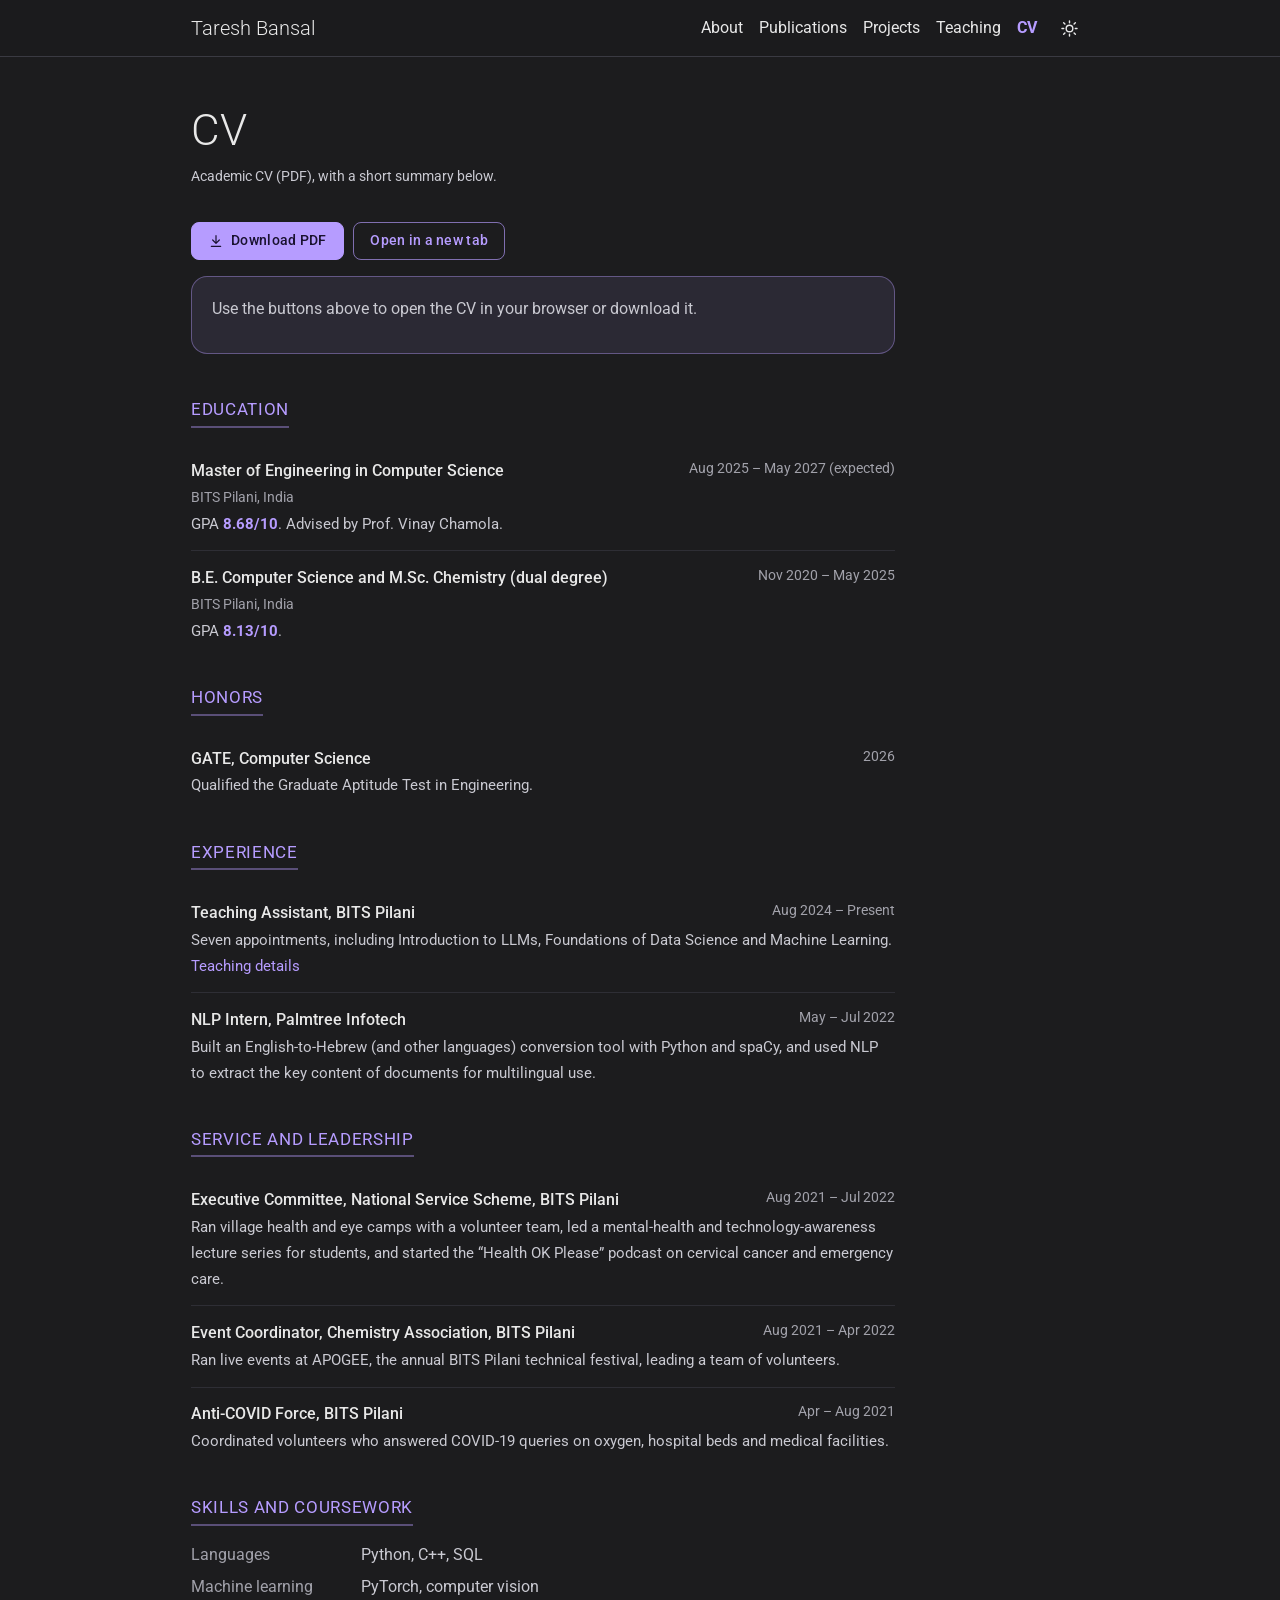
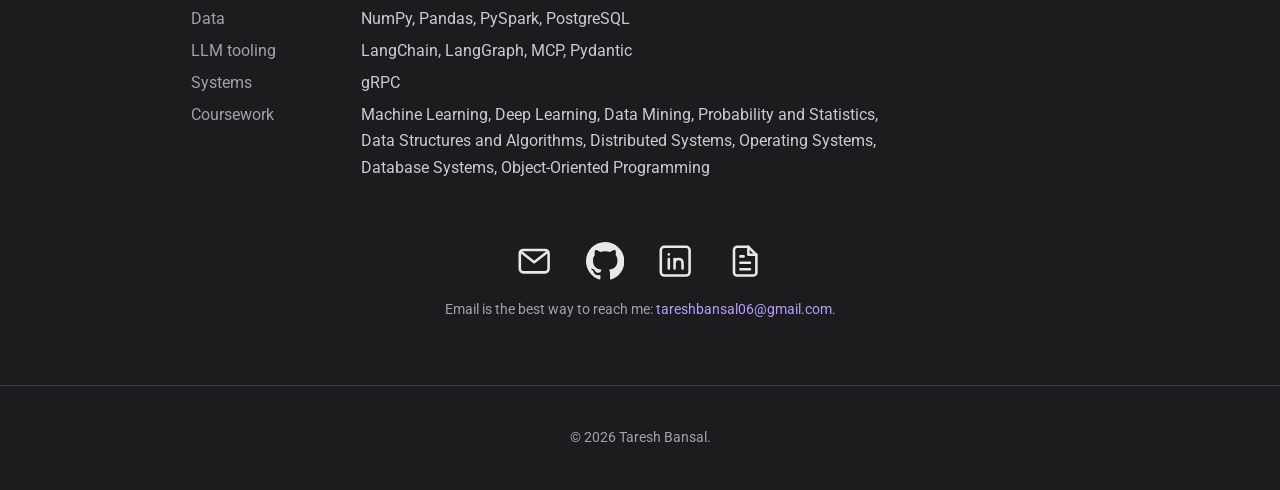
==== cv/index.html @ 82d96cc9 "Remove all result numbers site-wide; apply design review fixes Number tiles and results charts remov" ====
<!DOCTYPE html>
<html lang="en">
<head>
<meta charset="utf-8">
<meta name="viewport" content="width=device-width, initial-scale=1">
<title>CV | Taresh Bansal</title>
<meta name="description" content="Taresh Bansal&#x27;s academic CV (PDF): M.E. Computer Science at BITS Pilani (GPA 8.68), publications, research, teaching and service.">
<meta name="author" content="Taresh Bansal">
<meta name="theme-color" content="#1c1c1e">
<link rel="canonical" href="https://taresh-bansal.github.io/cv/">
<meta property="og:url" content="https://taresh-bansal.github.io/cv/">
<meta property="og:type" content="website">
<meta property="og:site_name" content="Taresh Bansal">
<meta property="og:title" content="CV | Taresh Bansal">
<meta property="og:description" content="Taresh Bansal&#x27;s academic CV (PDF): M.E. Computer Science at BITS Pilani (GPA 8.68), publications, research, teaching and service.">
<meta property="og:image" content="https://taresh-bansal.github.io/assets/img/og-card.png">
<meta property="og:image:width" content="1200">
<meta property="og:image:height" content="630">
<meta property="og:image:alt" content="Taresh Bansal: AI agents, multimodal AI and AI for science">
<meta name="twitter:card" content="summary_large_image">
<meta name="twitter:title" content="CV | Taresh Bansal">
<meta name="twitter:description" content="Taresh Bansal&#x27;s academic CV (PDF): M.E. Computer Science at BITS Pilani (GPA 8.68), publications, research, teaching and service.">
<meta name="twitter:image" content="https://taresh-bansal.github.io/assets/img/og-card.png">
<meta name="twitter:image:alt" content="Taresh Bansal: AI agents, multimodal AI and AI for science">
<link rel="icon" type="image/svg+xml" href="data:image/svg+xml,%3Csvg xmlns='http://www.w3.org/2000/svg' viewBox='0 0 64 64'%3E%3Crect width='64' height='64' rx='14' fill='%231c1c1e'/%3E%3Ctext x='32' y='42' text-anchor='middle' font-family='Helvetica,Arial,sans-serif' font-size='27' font-weight='700' fill='%23b69cff'%3ETB%3C/text%3E%3C/svg%3E">
<link rel="icon" type="image/png" sizes="32x32" href="/assets/img/favicon-32.png">
<link rel="apple-touch-icon" sizes="180x180" href="/assets/img/apple-touch-icon.png">
<link rel="preconnect" href="https://fonts.googleapis.com">
<link rel="preconnect" href="https://fonts.gstatic.com" crossorigin>
<link rel="stylesheet" href="https://fonts.googleapis.com/css2?family=Roboto:wght@300;400;500;700&amp;display=swap">
<link rel="stylesheet" href="/assets/css/main.css">
<script src="/assets/js/theme.js"></script>
<script type="application/ld+json">
[
 {
  "@context": "https://schema.org",
  "@type": "Person",
  "@id": "https://taresh-bansal.github.io/#person",
  "name": "Taresh Bansal",
  "url": "https://taresh-bansal.github.io/",
  "email": "mailto:tareshbansal06@gmail.com",
  "jobTitle": "M.E. Computer Science student and Teaching Assistant",
  "affiliation": {
   "@type": "CollegeOrUniversity",
   "name": "Birla Institute of Technology and Science, Pilani"
  },
  "alumniOf": {
   "@type": "CollegeOrUniversity",
   "name": "Birla Institute of Technology and Science, Pilani"
  },
  "knowsAbout": [
   "AI Agents",
   "Agentic AI",
   "Multimodal AI",
   "AI for Science",
   "Vision-Language Models",
   "Natural Language Processing"
  ],
  "sameAs": [
   "https://github.com/taresh-bansal",
   "https://www.linkedin.com/in/taresh-bansal"
  ]
 },
 {
  "@context": "https://schema.org",
  "@type": "WebPage",
  "name": "CV | Taresh Bansal",
  "url": "https://taresh-bansal.github.io/cv/",
  "description": "Taresh Bansal's academic CV (PDF): M.E. Computer Science at BITS Pilani (GPA 8.68), publications, research, teaching and service.",
  "about": {
   "@id": "https://taresh-bansal.github.io/#person"
  }
 }
]
</script>
</head>
<body>
<a class="skip" href="#content">Skip to content</a>
<header class="navbar">
  <div class="container">
    <a class="navbar-brand" href="/">Taresh Bansal</a>
    <nav aria-label="Main">
      <ul class="nav-links" id="nav-links">
        <li><a href="/">About</a></li>
        <li><a href="/publications/">Publications</a></li>
        <li><a href="/projects/">Projects</a></li>
        <li><a href="/teaching/">Teaching</a></li>
        <li><a href="/cv/" aria-current="page">CV</a></li>
      </ul>
    </nav>
    <button class="icon-btn theme-toggle" type="button" aria-label="Switch to light theme" title="Switch to light theme"><svg class="i-sun" viewBox="0 0 24 24" fill="none" stroke="currentColor" stroke-width="1.8" stroke-linecap="round" aria-hidden="true"><circle cx="12" cy="12" r="4.2"/><path d="M12 2.5v2.2M12 19.3v2.2M4.6 4.6l1.6 1.6M17.8 17.8l1.6 1.6M2.5 12h2.2M19.3 12h2.2M4.6 19.4l1.6-1.6M17.8 6.2l1.6-1.6"/></svg><svg class="i-moon" viewBox="0 0 24 24" fill="none" stroke="currentColor" stroke-width="1.8" stroke-linejoin="round" aria-hidden="true"><path d="M20.5 14.6A8.6 8.6 0 0 1 9.4 3.5a8.6 8.6 0 1 0 11.1 11.1z"/></svg></button>
    <button class="icon-btn menu-btn" type="button" aria-label="Menu" aria-expanded="false" aria-controls="nav-links"><svg class="i-bars" viewBox="0 0 24 24" fill="none" stroke="currentColor" stroke-width="1.8" stroke-linecap="round" aria-hidden="true"><path d="M4 7h16M4 12h16M4 17h16"/></svg><svg class="i-x" viewBox="0 0 24 24" fill="none" stroke="currentColor" stroke-width="1.8" stroke-linecap="round" aria-hidden="true"><path d="M6 6l12 12M18 6L6 18"/></svg></button>
  </div>
</header>
<main id="content">
  <div class="container post">
    <header class="post-header">
      <h1 class="post-title">CV</h1>
      <p class="post-description">Academic CV (PDF), with a short summary below.</p>
    </header>
    <div class="btn-row">
      <a class="btn btn-primary" href="/assets/Taresh_Bansal_CV.pdf" download="Taresh_Bansal_CV.pdf"><svg viewBox="0 0 24 24" fill="none" stroke="currentColor" stroke-width="1.8" stroke-linecap="round" stroke-linejoin="round" aria-hidden="true"><path d="M12 4v11M7 10.5l5 5 5-5M5 20h14"/></svg>Download PDF</a>
      <a class="btn" href="/assets/Taresh_Bansal_CV.pdf" target="_blank" rel="noopener">Open in a new tab</a>
    </div>
    <div class="cv-mobile">
      <p>Use the buttons above to open the CV in your browser or download it.</p>
    </div>
    <div class="cv-frame">
      <object data="/assets/Taresh_Bansal_CV.pdf#view=FitH" type="application/pdf" aria-label="Taresh Bansal's CV (PDF)">
        <div class="cv-fallback">
          <p>Your browser can't show the PDF here.</p>
          <a class="btn btn-primary" href="/assets/Taresh_Bansal_CV.pdf" target="_blank" rel="noopener"><svg viewBox="0 0 24 24" fill="none" stroke="currentColor" stroke-width="1.6" stroke-linejoin="round" stroke-linecap="round" aria-hidden="true"><path d="M14 3H7a2 2 0 0 0-2 2v14a2 2 0 0 0 2 2h10a2 2 0 0 0 2-2V8z"/><path d="M14 3v5h5M9 13h6M9 17h6M9 9h2"/></svg>View the CV (PDF)</a>
        </div>
      </object>
    </div>

    <section aria-labelledby="edu-h">
      <h2 class="category" id="edu-h">Education</h2>
      <ul class="rows">
        <li><span class="t">Master of Engineering in Computer Science</span><span class="when">Aug 2025 – May 2027 (expected)</span><span class="w">BITS Pilani, India</span><span class="s">GPA <span class="gpa">8.68/10</span>. Advised by Prof. Vinay Chamola.</span></li>
        <li><span class="t">B.E. Computer Science and M.Sc. Chemistry (dual degree)</span><span class="when">Nov 2020 – May 2025</span><span class="w">BITS Pilani, India</span><span class="s">GPA <span class="gpa">8.13/10</span>.</span></li>
      </ul>
    </section>

    <section aria-labelledby="hon-h">
      <h2 class="category" id="hon-h">Honors</h2>
      <ul class="rows">
        <li><span class="t">GATE, Computer Science</span><span class="when">2026</span><span class="s">Qualified the Graduate Aptitude Test in Engineering.</span></li>
      </ul>
    </section>

    <section aria-labelledby="exp-h">
      <h2 class="category" id="exp-h">Experience</h2>
      <ul class="rows">
        <li><span class="t">Teaching Assistant, BITS Pilani</span><span class="when">Aug 2024 – Present</span><span class="s">Seven appointments, including Introduction to LLMs, Foundations of Data Science and Machine Learning. <a href="/teaching/">Teaching details</a></span></li>
        <li><span class="t">NLP Intern, Palmtree Infotech</span><span class="when">May – Jul 2022</span><span class="s">Built an English-to-Hebrew (and other languages) conversion tool with Python and spaCy, and used NLP to extract the key content of documents for multilingual use.</span></li>
      </ul>
    </section>

    <section aria-labelledby="svc-h">
      <h2 class="category" id="svc-h">Service and leadership</h2>
      <ul class="rows">
        <li><span class="t">Executive Committee, National Service Scheme, BITS Pilani</span><span class="when">Aug 2021 – Jul 2022</span><span class="s">Ran village health and eye camps with a volunteer team, led a mental-health and technology-awareness lecture series for students, and started the “Health OK Please” podcast on cervical cancer and emergency care.</span></li>
        <li><span class="t">Event Coordinator, Chemistry Association, BITS Pilani</span><span class="when">Aug 2021 – Apr 2022</span><span class="s">Ran live events at APOGEE, the annual BITS Pilani technical festival, leading a team of volunteers.</span></li>
        <li><span class="t">Anti-COVID Force, BITS Pilani</span><span class="when">Apr – Aug 2021</span><span class="s">Coordinated volunteers who answered COVID-19 queries on oxygen, hospital beds and medical facilities.</span></li>
      </ul>
    </section>

    <section aria-labelledby="sk-h">
      <h2 class="category" id="sk-h">Skills and coursework</h2>
      <dl class="skills">
        <dt>Languages</dt><dd>Python, C++, SQL</dd>
        <dt>Machine learning</dt><dd>PyTorch, computer vision</dd>
        <dt>Data</dt><dd>NumPy, Pandas, PySpark, PostgreSQL</dd>
        <dt>LLM tooling</dt><dd>LangChain, LangGraph, MCP, Pydantic</dd>
        <dt>Systems</dt><dd>gRPC</dd>
        <dt>Coursework</dt><dd>Machine Learning, Deep Learning, Data Mining, Probability and Statistics, Data Structures and Algorithms, Distributed Systems, Operating Systems, Database Systems, Object-Oriented Programming</dd>
      </dl>
    </section>

    <div class="social">
      <ul class="contact-icons">
        <li><a href="mailto:tareshbansal06@gmail.com" title="Email" aria-label="Email tareshbansal06@gmail.com"><svg viewBox="0 0 24 24" fill="none" stroke="currentColor" stroke-width="1.6" stroke-linejoin="round" aria-hidden="true"><rect x="3" y="5" width="18" height="14" rx="2.2"/><path d="M3.8 6.2l8.2 6.4 8.2-6.4"/></svg></a></li>
        <li><a href="https://github.com/taresh-bansal" title="GitHub" aria-label="GitHub" target="_blank" rel="noopener"><svg viewBox="0 0 16 16" fill="currentColor" aria-hidden="true"><path d="M8 0C3.58 0 0 3.58 0 8c0 3.54 2.29 6.53 5.47 7.59.4.07.55-.17.55-.38 0-.19-.01-.82-.01-1.49-2.01.37-2.53-.49-2.69-.94-.09-.23-.48-.94-.82-1.13-.28-.15-.68-.52-.01-.53.63-.01 1.08.58 1.23.82.72 1.21 1.87.87 2.33.66.07-.52.28-.87.51-1.07-1.78-.2-3.64-.89-3.64-3.95 0-.87.31-1.59.82-2.15-.08-.2-.36-1.02.08-2.12 0 0 .67-.21 2.2.82.64-.18 1.32-.27 2-.27.68 0 1.36.09 2 .27 1.53-1.04 2.2-.82 2.2-.82.44 1.1.16 1.92.08 2.12.51.56.82 1.27.82 2.15 0 3.07-1.87 3.75-3.65 3.95.29.25.54.73.54 1.48 0 1.07-.01 1.93-.01 2.2 0 .21.15.46.55.38A8.01 8.01 0 0 0 16 8c0-4.42-3.58-8-8-8z"/></svg></a></li>
        <li><a href="https://www.linkedin.com/in/taresh-bansal" title="LinkedIn" aria-label="LinkedIn" target="_blank" rel="noopener"><svg viewBox="0 0 24 24" fill="none" stroke="currentColor" stroke-width="1.6" stroke-linecap="round" stroke-linejoin="round" aria-hidden="true"><rect x="3" y="3" width="18" height="18" rx="2.2"/><path d="M8 10.6v5.9M8 7.7v.05M11.6 16.5v-5.9M11.6 13.4c0-1.7 1.1-2.8 2.6-2.8s2.4 1.1 2.4 2.8v3.1"/></svg></a></li>
        <li><a href="/assets/Taresh_Bansal_CV.pdf" title="CV (PDF)" aria-label="CV (PDF)" target="_blank" rel="noopener"><svg viewBox="0 0 24 24" fill="none" stroke="currentColor" stroke-width="1.6" stroke-linejoin="round" stroke-linecap="round" aria-hidden="true"><path d="M14 3H7a2 2 0 0 0-2 2v14a2 2 0 0 0 2 2h10a2 2 0 0 0 2-2V8z"/><path d="M14 3v5h5M9 13h6M9 17h6M9 9h2"/></svg></a></li>
      </ul>
      <p class="contact-note">Email is the best way to reach me: <a href="mailto:tareshbansal06@gmail.com">tareshbansal06@gmail.com</a>.</p>
    </div>
  </div>
</main>
<footer class="site-footer">
  <div class="container">&copy; 2026 Taresh Bansal.</div>
</footer>
</body>
</html>
---- assets/css/main.css ----
/* Taresh Bansal: shared styles.
   Dark is the default theme; html[data-theme="light"] switches to light. */

:root{
  --bg:#1c1c1e;
  --card:#26262c;
  --card-2:#2d2d34;
  --divider:#3a3a42;
  --divider-soft:#2e2e35;
  --text:#e8e8e8;
  --text-2:#c9c9d1;
  --muted:#a1a1aa;
  --accent:#b69cff;
  --accent-hover:#cbb8ff;
  --on-accent:#1a1230;
  --tint:#2e2b39;              /* intro cards, highlights */
  --tint-soft:#2b2934;
  --tint-line:rgba(182,156,255,.40);         /* decorative card borders */
  --tint-line-strong:rgba(182,156,255,.65);  /* button and control borders, >= 3:1 */
  --bar:#7a7887;
  --topic:#1f7f9c;
  --pub-bg:#22272b;
  --pub-line:#343b40;
  --ok:#86d0a3;
  --card-inset:inset 0 1px 0 rgba(255,255,255,.04);
  --shadow:0 10px 30px rgba(0,0,0,.28);
  --shadow-hover:0 18px 40px rgba(0,0,0,.42);
  --nav-bg:rgba(28,28,30,.95);
  --font:"Roboto",system-ui,-apple-system,"Segoe UI",Helvetica,Arial,sans-serif;
  --mono:ui-monospace,SFMono-Regular,Menlo,Consolas,monospace;
  --ease:cubic-bezier(.22,1,.36,1);
  --prose:44rem;
  color-scheme:dark;
}
html[data-theme="light"]{
  --bg:#ffffff;
  --card:#ffffff;
  --card-2:#f6f4fb;
  --divider:rgba(0,0,0,.12);
  --divider-soft:rgba(0,0,0,.08);
  --text:#111111;
  --text-2:#3a3a3a;
  --muted:#666666;
  --accent:#6d28d9;
  --accent-hover:#5b21b6;
  --on-accent:#ffffff;
  --tint:#f3edfe;
  --tint-soft:#f7f3fe;
  --tint-line:rgba(124,58,237,.35);
  --tint-line-strong:rgba(124,58,237,.75);
  --bar:#8f889f;
  --topic:#1b7690;
  --pub-bg:#f7f8f9;
  --pub-line:rgba(0,0,0,.12);
  --ok:#1f7a45;
  --card-inset:none;
  --shadow:0 10px 30px rgba(15,23,42,.08);
  --shadow-hover:0 18px 40px rgba(15,23,42,.14);
  --nav-bg:rgba(255,255,255,.95);
  color-scheme:light;
}

*,*::before,*::after{box-sizing:border-box}
html{-webkit-text-size-adjust:100%;scroll-padding-top:72px}
body{
  margin:0;background:var(--bg);color:var(--text);
  font-family:var(--font);font-size:16px;font-weight:400;line-height:1.7;
  -webkit-font-smoothing:antialiased;
  display:flex;flex-direction:column;min-height:100vh;
}
main{flex:1 0 auto}
a{color:var(--accent);text-decoration:none}
a:hover{color:var(--accent-hover);text-decoration:underline;text-underline-offset:3px}
:focus-visible{outline:2px solid var(--accent);outline-offset:3px;border-radius:4px}
::selection{background:var(--accent);color:var(--on-accent)}
b,strong{font-weight:700;color:var(--text)}
h1,h2,h3,h4{margin:0;color:var(--text);line-height:1.25}
p{margin:0 0 1rem;text-wrap:pretty}
ul,ol{margin:0 0 1rem;padding-left:1.25rem}
li{margin-bottom:.3rem}
img,svg{max-width:100%}
.container{max-width:930px;margin:0 auto;padding:0 16px}
.sr-only{position:absolute;width:1px;height:1px;padding:0;margin:-1px;overflow:hidden;clip:rect(0,0,0,0);white-space:nowrap;border:0}
.skip{position:absolute;left:12px;top:-60px;z-index:100;background:var(--accent);color:var(--on-accent);padding:8px 14px;border-radius:6px;font-weight:500}
.skip:focus{top:10px;color:var(--on-accent);text-decoration:none}
.arrow{display:inline-block;width:.95em;height:.95em;vertical-align:-.12em;flex:none}

/* ---------- navbar ---------- */
.navbar{position:sticky;top:0;z-index:50;background:var(--nav-bg);border-bottom:1px solid var(--divider)}
.navbar .container{display:flex;align-items:center;flex-wrap:wrap;min-height:56px;gap:4px}
.navbar-brand{font-size:1.25rem;font-weight:300;color:var(--text);margin-right:auto;padding:8px 0;white-space:nowrap}
.navbar-brand:hover{color:var(--text);text-decoration:none}
.nav-links{display:flex;align-items:center;list-style:none;margin:0;padding:0}
.nav-links li{margin:0}
.nav-links a{display:block;padding:8px 8px;font-size:1rem;color:var(--text)}
.nav-links a:hover{color:var(--accent);text-decoration:none}
.nav-links a[aria-current="page"]{color:var(--accent);font-weight:700}
.icon-btn{display:inline-flex;align-items:center;justify-content:center;width:40px;height:40px;border:0;border-radius:8px;background:transparent;color:var(--text);cursor:pointer;padding:0}
.icon-btn:hover{color:var(--accent)}
.icon-btn svg{width:19px;height:19px}
.theme-toggle{display:none}
.js .theme-toggle{display:inline-flex}
.theme-toggle .i-moon{display:none}
html[data-theme="light"] .theme-toggle .i-sun{display:none}
html[data-theme="light"] .theme-toggle .i-moon{display:block}
.menu-btn{display:none}
.menu-btn .i-x{display:none}
.navbar.open .menu-btn .i-bars{display:none}
.navbar.open .menu-btn .i-x{display:block}

/* ---------- page header ---------- */
.post{padding-top:3rem;padding-bottom:1rem}
.post-title{font-size:clamp(2.2rem,6vw,2.75rem);font-weight:300;line-height:1.15;margin-bottom:.6rem;text-wrap:balance}
.post-description{font-size:.9rem;color:var(--text-2);margin:0 0 2rem;max-width:var(--prose)}
.identity .nb{white-space:nowrap}
.identity{font-size:1.2rem;font-weight:400;color:var(--text);margin:0 0 .4rem;line-height:1.45;text-wrap:balance}
.subtitle{font-size:1rem;color:var(--accent);margin:0 0 1.25rem;line-height:1.6}
.subtitle .cred{white-space:nowrap}
.subtitle .sep{color:var(--muted)}

/* ---------- about prose ---------- */
.bio{max-width:var(--prose)}
.bio p{color:var(--text-2);font-size:1.02rem}
.bio strong{color:var(--text)}
.bio+.section{margin-top:1.25rem}

/* ---------- intro card (page hero) ---------- */
.post-header+.page-hero{margin-top:1.1rem}
.page-hero{margin:0 0 1.35rem;padding:1.15rem 1.25rem;border-radius:16px;border:1px solid var(--tint-line);background:linear-gradient(135deg,var(--tint) 0%,var(--tint-soft) 100%);max-width:var(--prose)}
.page-hero-lead{margin:0;line-height:1.65;color:var(--text-2)}

/* ---------- buttons ---------- */
.btn-row{display:flex;flex-wrap:wrap;gap:.6rem;margin:0 0 1rem}
.btn{display:inline-flex;align-items:center;gap:.45rem;font:500 .9rem/1.4 var(--font);letter-spacing:.02em;border-radius:8px;padding:.5rem 1rem;border:1px solid var(--tint-line-strong);color:var(--accent);background:transparent;cursor:pointer}
.btn:hover{background:var(--tint);color:var(--accent-hover);text-decoration:none}
.btn-primary{background:var(--accent);border-color:var(--accent);color:var(--on-accent)}
.btn-primary:hover{background:var(--accent-hover);border-color:var(--accent-hover);color:var(--on-accent)}
.btn svg{width:16px;height:16px}

/* ---------- section headings ---------- */
.section{margin-top:2.75rem}
.category{display:inline-block;margin:1.85rem 0 1rem;letter-spacing:.04em;font-size:1.05rem;font-weight:400;text-transform:uppercase;color:var(--accent);border-bottom:2px solid var(--tint-line);padding-bottom:.35rem}
.category a{color:inherit}
.category a:hover{text-decoration:none}
.section-more{font-size:.95rem;margin:.5rem 0 0}

/* ---------- bibliography ---------- */
.bibliography{list-style:none;padding:0;margin:0}
.bibliography>li{margin:0 0 1rem}
.year{font-size:2rem;font-weight:300;color:var(--muted);text-align:right;margin:1.5rem 0 .75rem;padding-top:.5rem;border-top:1px solid var(--divider)}
.pub{display:grid;grid-template-columns:8rem minmax(0,1fr);gap:1.4rem;padding:1.15rem 1.35rem 1.3rem;border:1px solid var(--pub-line);border-radius:14px;background:var(--pub-bg);box-shadow:var(--card-inset);scroll-margin-top:80px}
.pub:target{border-color:var(--accent)}
.pub-side{display:flex;flex-direction:column;align-items:center;gap:.5rem;padding-top:.15rem}
.topic{display:block;width:7.5rem;max-width:100%;text-align:center;font-size:.72rem;font-weight:700;line-height:1.35;color:#fff;background:var(--topic);border-radius:4px;padding:.2rem .25rem}
.thumb{display:block;width:7.5rem;height:9.7rem;border-radius:4px;background:#fff;box-shadow:0 2px 10px rgba(0,0,0,.35);object-fit:cover;object-position:top}
html[data-theme="light"] .thumb{box-shadow:0 1px 3px rgba(15,23,42,.12),0 4px 14px rgba(15,23,42,.12);border:1px solid rgba(0,0,0,.08)}
.pub-main{min-width:0}
.pub .title{font-size:1.02rem;font-weight:700;line-height:1.5;color:var(--text);margin:0 0 .25rem;text-wrap:balance}
.pub .title a{color:var(--text)}
.pub .title a:hover{color:var(--accent)}
.pub .author{font-size:.97rem;color:var(--text);margin:0 0 .1rem}
.pub .author .me{text-decoration:underline;text-decoration-color:var(--text-2);text-underline-offset:4px;text-decoration-thickness:1px}
.pub .periodical{font-size:.97rem;color:var(--text);margin:0 0 .65rem}
.pub .periodical em{font-style:italic}
.links{display:flex;flex-wrap:wrap;gap:.5rem}
.links .z{display:inline-flex;align-items:center;justify-content:center;min-width:3.6rem;font:500 .72rem/1.6 var(--font);letter-spacing:.05em;text-transform:uppercase;color:var(--text);background:transparent;border:1px solid var(--text-2);border-radius:3px;padding:.2rem .7rem;cursor:pointer}
.links .z:hover,.links .z[aria-expanded="true"]{color:var(--accent);border-color:var(--accent);text-decoration:none}
.panel{margin-top:.75rem;border-top:1px dashed var(--divider);padding-top:.75rem;font-size:.93rem;color:var(--text-2);position:relative;scroll-margin-top:90px}
.panel p{margin:0}
.panel pre{margin:0;font:.78rem/1.6 var(--mono);color:var(--text-2);white-space:pre-wrap;word-break:break-word;padding:.75rem 4.5rem .75rem .85rem;background:var(--card);border:1px solid var(--divider-soft);border-radius:8px}
.copy{position:absolute;top:1.3rem;right:.55rem;font:500 .75rem var(--font);color:var(--text-2);background:var(--card-2);border:1px solid var(--text-2);border-radius:6px;padding:.15rem .6rem;cursor:pointer}
.copy:hover{color:var(--accent);border-color:var(--accent)}
.js .panel:not(.open){display:none}

/* ---------- project cards ---------- */
.cards{display:grid;grid-template-columns:repeat(2,minmax(0,1fr));gap:1.5rem 1.85rem;list-style:none;padding:0;margin:0 0 .5rem}
.cards>li{margin:0;display:flex}
.project-card-link{display:flex;width:100%;color:inherit}
.project-card-link:hover{text-decoration:none;color:inherit}
.project-card{flex:1;display:flex;flex-direction:column;gap:.15rem;padding:1.5rem 1.55rem;border:1px solid var(--tint-line);border-radius:16px;background:var(--card);box-shadow:var(--card-inset),var(--shadow);transition:transform .35s var(--ease),box-shadow .35s var(--ease),border-color .35s ease}
.project-card-link:hover .project-card,.project-card-link:focus-visible .project-card{transform:translateY(-6px);box-shadow:var(--card-inset),var(--shadow-hover);border-color:var(--tint-line-strong)}
.project-card-link:focus-visible{outline:none}
.project-card-link:focus-visible .project-card{outline:2px solid var(--accent);outline-offset:3px}
.project-kicker{text-transform:uppercase;letter-spacing:.08em;font-size:.72rem;font-weight:700;margin:0 0 .35rem;color:var(--accent)}
.project-card .card-title{font-size:1.35rem;font-weight:400;margin:0 0 .55rem;transition:color .25s ease;text-wrap:balance}
.project-card-link:hover .card-title{color:var(--accent)}
.project-card .card-text{font-size:.95rem;line-height:1.55;color:var(--muted);margin:0 0 .8rem}
.project-cta{margin-top:auto;display:inline-flex;align-items:center;gap:.3rem;font-size:.9rem;font-weight:700;color:var(--accent);transition:gap .25s ease}
.project-card-link:hover .project-cta{gap:.5rem}

/* ---------- case study ---------- */
.crumbs{font-size:.92rem;margin:0 0 1.25rem}
.crumbs a,.pager a{display:inline-flex;align-items:center;gap:.3rem}
.case{max-width:var(--prose)}
.case-hero{margin:0 0 1.35rem;padding:1.15rem 1.25rem;border-radius:16px;border:1px solid var(--tint-line);background:linear-gradient(135deg,var(--tint) 0%,var(--tint-soft) 100%)}
.case .case-kicker{margin:0 0 .35rem;text-transform:uppercase;letter-spacing:.1em;font-size:.72rem;font-weight:700;color:var(--accent)}
.case .case-headline{margin:0 0 .55rem;padding:0;border:0;font-size:1.45rem;font-weight:700;line-height:1.3;color:var(--text);text-wrap:balance}
.case .case-lead{margin:0;color:var(--text-2)}
.case-lead+.btn-row{margin-top:.9rem;margin-bottom:0}
.research-block{margin:0 0 1rem;padding:.9rem 1.1rem;border-left:3px solid var(--accent);background:var(--card-2);border-radius:0 10px 10px 0;color:var(--text-2)}
.case .research-block>h2,.case .research-block>h3{margin:0 0 .2rem;padding:0;border:0;color:var(--text);font-size:.8rem;font-weight:700;letter-spacing:.08em;text-transform:uppercase;line-height:1.5}
.research-block p{margin:0}
.research-block ul{margin:.2rem 0 0}
.case .sub-h{font-size:1.35rem;font-weight:400;margin:2.25rem 0 .85rem;padding-bottom:.4rem;border-bottom:1px solid var(--divider)}
.case p,.case li{color:var(--text-2)}
.case ul li::marker,.case ol li::marker{color:var(--accent)}
.facts{display:grid;grid-template-columns:9rem 1fr;gap:.35rem 1.1rem;margin:0;font-size:.97rem}
.facts dt{color:var(--muted)}
.facts dd{margin:0;color:var(--text-2)}
.pager{display:flex;flex-wrap:wrap;justify-content:space-between;gap:.75rem;margin-top:3rem;padding-top:1rem;border-top:1px solid var(--divider);font-size:.95rem}
.pipeline{list-style:none;padding:0;margin:.5rem 0 1rem;display:grid;gap:.5rem}
.pipeline li{margin:0;display:grid;grid-template-columns:2rem 1fr;gap:.75rem;align-items:start;padding:.65rem .9rem;border:1px solid var(--divider);border-radius:10px;background:var(--card);box-shadow:var(--card-inset)}
.pipeline .step{display:inline-flex;align-items:center;justify-content:center;width:1.7rem;height:1.7rem;border-radius:50%;background:var(--tint);color:var(--accent);font-weight:700;font-size:.85rem;border:1px solid var(--tint-line-strong)}
.pipeline b{display:block;color:var(--text);font-weight:500}
.pipeline span.d{font-size:.93rem;color:var(--text-2)}

/* ---------- tables ---------- */
.data-table{width:100%;border-collapse:collapse;font-size:.93rem;margin:.5rem 0 1rem}
.data-table th,.data-table td{text-align:left;padding:.5rem .6rem;border-bottom:1px solid var(--divider-soft);color:var(--text-2);vertical-align:top}
.data-table th{color:var(--muted);font-weight:500;font-size:.85rem}

/* ---------- smart-city case study: CPSI diagram + threat table ---------- */
.report-title{font-size:.92rem;color:var(--muted);margin:0 0 1.1rem}
.report-title cite{font-style:italic;color:var(--text-2)}
.cpsi-fig{margin:1.1rem 0 1.25rem;padding:1rem 1.1rem 1.1rem;background:var(--card);border:1px solid var(--divider);border-radius:12px;box-shadow:var(--card-inset)}
.cpsi-fig figcaption{font-size:.88rem;color:var(--muted);margin-bottom:.9rem}
.cpsi-fig figcaption b{color:var(--text-2);font-weight:500}
.layers{list-style:none;padding:0;margin:0;display:grid;gap:.7rem;counter-reset:lyr 4}
.layer{margin:0;padding:.8rem .9rem .85rem;border:1px solid var(--tint-line);border-radius:10px;background:var(--tint-soft);position:relative}
.layer+.layer::before{content:"";position:absolute;left:50%;top:-.72rem;height:.7rem;border-left:2px dotted var(--bar)}
.layer-head{display:flex;flex-wrap:wrap;align-items:baseline;gap:.15rem .6rem;margin:0 0 .15rem}
.case .layer-name{font-size:.95rem;font-weight:700;color:var(--text);margin:0;padding:0;border:0;line-height:1.4}
.layer-scope{font-size:.72rem;letter-spacing:.08em;text-transform:uppercase;color:var(--accent);font-weight:700}
.case .layer-ref{font-size:.84rem;color:var(--muted);margin:0 0 .6rem}
.flow{list-style:none;padding:0;margin:0 0 .6rem;display:grid;grid-auto-flow:column;grid-auto-columns:minmax(0,1fr);align-items:stretch;gap:.4rem 1.1rem}
.case .flow li{margin:0;position:relative;display:flex;flex-direction:column;justify-content:center;font-size:.8rem;line-height:1.3;color:var(--text-2);background:var(--card);border:1px solid var(--divider);border-radius:6px;padding:.35rem .55rem;}
.flow li+li::before{content:"";position:absolute;left:-.85rem;top:50%;width:.45rem;height:.45rem;border-top:2px solid var(--bar);border-right:2px solid var(--bar);transform:translateY(-50%) rotate(45deg)}
.case .flow li.cpsi{border:1.5px dashed var(--accent);color:var(--text);background:var(--tint);font-weight:500}
.cpsi-tag{display:block;font-size:.62rem;font-weight:700;letter-spacing:.08em;text-transform:uppercase;color:var(--accent);margin-bottom:.1rem}
.case .layer-gap{font-size:.86rem;margin:0;color:var(--text-2)}
.layer-gap b{color:var(--text);font-weight:500}
.table-wrap{overflow-x:auto;margin:.5rem 0 1rem}
.threats{margin:0;font-size:.88rem}
.threats th[scope="row"]{font-weight:400;min-width:9.5rem}
.threats .tid{display:inline-block;font-size:.7rem;font-weight:700;letter-spacing:.04em;color:var(--accent);border:1px solid var(--tint-line-strong);border-radius:4px;padding:0 .3rem;margin:0 0 .2rem}
.threats .tn{display:block;color:var(--text);font-weight:500;line-height:1.35}
.threats .tl{display:block;font-size:.78rem;color:var(--muted);margin-top:.15rem}
.threats td.map ul{list-style:none;padding:0;margin:0}
.case .threats td.map li{margin:0 0 .1rem;font-size:.8rem;color:var(--muted);line-height:1.4}
.threats td.map{min-width:12rem}

/* ---------- teaching & cv lists ---------- */
.rows{list-style:none;padding:0;margin:0;max-width:var(--prose)}
.rows li{display:grid;grid-template-columns:1fr auto;gap:.1rem 1.1rem;padding:.8rem 0;margin:0;border-bottom:1px solid var(--divider-soft)}
.rows li:last-child{border-bottom:0}
.rows .t{font-weight:500;color:var(--text)}
.rows .when{grid-column:2;grid-row:1;font-size:.9rem;color:var(--muted);white-space:nowrap}
.rows .w{font-size:.9rem;color:var(--muted)}
.rows .s{grid-column:1/-1;font-size:.95rem;color:var(--text-2)}
.rows.compact li{padding:.55rem 0}
.rows.compact .t{font-weight:400}
.feature-cards{display:grid;grid-template-columns:repeat(3,minmax(0,1fr));gap:1rem;list-style:none;padding:0;margin:0 0 1rem}
.feature-cards li{margin:0;padding:1.1rem 1.15rem;border:1px solid var(--tint-line);border-radius:16px;background:var(--card);box-shadow:var(--card-inset),var(--shadow)}
.feature-cards .k{margin:0 0 .3rem;text-transform:uppercase;letter-spacing:.08em;font-size:.72rem;font-weight:700;color:var(--accent)}
.feature-cards h3{font-size:1.12rem;font-weight:500;margin:0 0 .35rem;text-wrap:balance}
.feature-cards p{font-size:.92rem;color:var(--muted);margin:0}
.feature-cards .when{display:block;font-size:.85rem;color:var(--muted);margin-bottom:.5rem}
.gpa{color:var(--accent);font-weight:700}
.cv-frame{margin:1rem 0 .75rem;border:1px solid var(--divider);border-radius:12px;overflow:hidden;background:var(--card-2)}
.cv-frame object{display:block;width:100%;height:min(1120px,88vh);border:0}
.cv-fallback{min-height:min(1120px,88vh);display:flex;flex-direction:column;align-items:center;justify-content:center;gap:.75rem;padding:2rem 1.25rem;text-align:center;color:var(--text-2)}
.cv-fallback p{margin:0}
.cv-mobile{display:none;margin:1rem 0;padding:1.15rem 1.25rem;border:1px solid var(--tint-line);border-radius:16px;background:var(--tint-soft);max-width:var(--prose)}
.cv-mobile p{margin:0 0 .75rem;color:var(--text-2)}
html.cv-card .cv-frame{display:none}
html.cv-card .cv-mobile{display:block}
.note{font-size:.88rem;color:var(--muted)}
.skills{display:grid;grid-template-columns:9.5rem 1fr;gap:.35rem 1.1rem;margin:0;font-size:.97rem;max-width:var(--prose)}
.skills dt{color:var(--muted)}
.skills dd{margin:0;color:var(--text-2)}

/* ---------- social + footer ---------- */
.social{text-align:center;margin-top:3.5rem}
.contact-icons{display:flex;flex-wrap:wrap;justify-content:center;align-items:center;gap:.85rem 1.4rem;list-style:none;padding:0;margin:0 0 .6rem}
.contact-icons li{margin:0}
.contact-icons a{display:inline-flex;align-items:center;justify-content:center;width:3rem;height:3rem;color:var(--text);transition:transform .2s var(--ease),color .2s ease}
.contact-icons a:hover{color:var(--accent);transform:translateY(-3px)}
.contact-icons svg{width:2.4rem;height:2.4rem}
.contact-note{font-size:.85rem;color:var(--muted);margin:0}
.print-only{display:none}
.site-footer{border-top:1px solid var(--divider);margin-top:3rem;padding:2.5rem 0;font-size:.9rem;color:var(--muted);text-align:center}

/* ---------- responsive ---------- */
@media (max-width:1023px){
  .cv-frame{display:none}
  .cv-mobile{display:block}
}
@media (hover:none){
  .cv-frame{display:none}
  .cv-mobile{display:block}
}
@media (max-width:767px){
  .cards{grid-template-columns:1fr}
  .feature-cards{grid-template-columns:1fr}
}
@media (min-width:768px){
  .cards>li:last-child:nth-child(odd){grid-column:1/-1}
}
@media (max-width:620px){
  .js .menu-btn{display:inline-flex}
  .js .navbar nav{order:3;width:100%}
  .js .nav-links{display:none;flex-direction:column;align-items:stretch;padding:0 0 .6rem}
  .js .navbar.open .nav-links{display:flex}
  .js .nav-links a{padding:.6rem .1rem;border-top:1px solid var(--divider-soft);text-align:right}
  .nav-links{flex-wrap:wrap}
}
@media (max-width:540px){
  .post{padding-top:2rem}
  .navbar-brand{font-size:1.1rem}
  .pub{grid-template-columns:5.5rem minmax(0,1fr);gap:.9rem;padding:1rem}
  .thumb{width:5.5rem;height:7.1rem}
  .topic{width:5.5rem;font-size:.68rem;padding:.12rem 0;letter-spacing:-.01em}
  .facts,.skills{grid-template-columns:1fr;gap:0}
  .facts dd,.skills dd{margin-bottom:.6rem}
  .rows li{grid-template-columns:1fr}
  .rows .when{grid-column:1;grid-row:auto}
  .project-card{padding:1.25rem}
  .flow{grid-auto-flow:row;grid-auto-columns:auto;gap:1rem}
  .flow li+li::before{left:1rem;top:-.8rem;transform:rotate(135deg)}
  .threats thead{display:none}
  .threats,.threats tbody,.threats tr,.threats th,.threats td{display:block;width:auto;min-width:0}
  .threats tr{border-bottom:1px solid var(--divider);padding:.6rem 0}
  .threats th,.threats td{border:0;padding:.2rem 0}
  .threats td.map li{display:inline}
  .threats td.map li+li::before{content:" · "}
}
@media (pointer:coarse){
  .links .z,.copy{min-height:32px}
  .links{gap:.6rem}
}
@media (prefers-reduced-motion:reduce){
  *,*::before,*::after{transition:none !important;animation:none !important;scroll-behavior:auto !important}
  .project-card-link:hover .project-card,.contact-icons a:hover{transform:none}
}

/* ---------- print ---------- */
@media print{
  :root,html[data-theme="light"]{--pub-bg:#fff;--pub-line:#bbb;--topic:#1b7690;--bg:#fff;--card:#fff;--card-2:#fff;--divider:#ccc;--divider-soft:#ddd;--text:#000;--text-2:#222;--muted:#555;--accent:#4b2296;--accent-hover:#4b2296;--on-accent:#fff;--tint:#fff;--tint-soft:#fff;--tint-line:#bbb;--tint-line-strong:#999;--bar:#999;--card-inset:none;--shadow:none;--shadow-hover:none}
  body{font-size:11pt}
  .navbar,.skip,.btn-row,.contact-icons,.copy,.links,.pager,.crumbs,.cv-frame,.cv-mobile,.theme-toggle,.project-cta{display:none !important}
  .print-only{display:inline}
  .post{padding-top:0}
  .project-card,.pub,.cpsi-fig,.rows li,.research-block{break-inside:avoid;box-shadow:none}
  a{color:#000}
  main a[href^="http"]::after{content:" (" attr(href) ")";font-size:.85em;font-weight:400;color:#444;word-break:break-all}
  .project-card-link[href^="http"]::after{content:none}
}
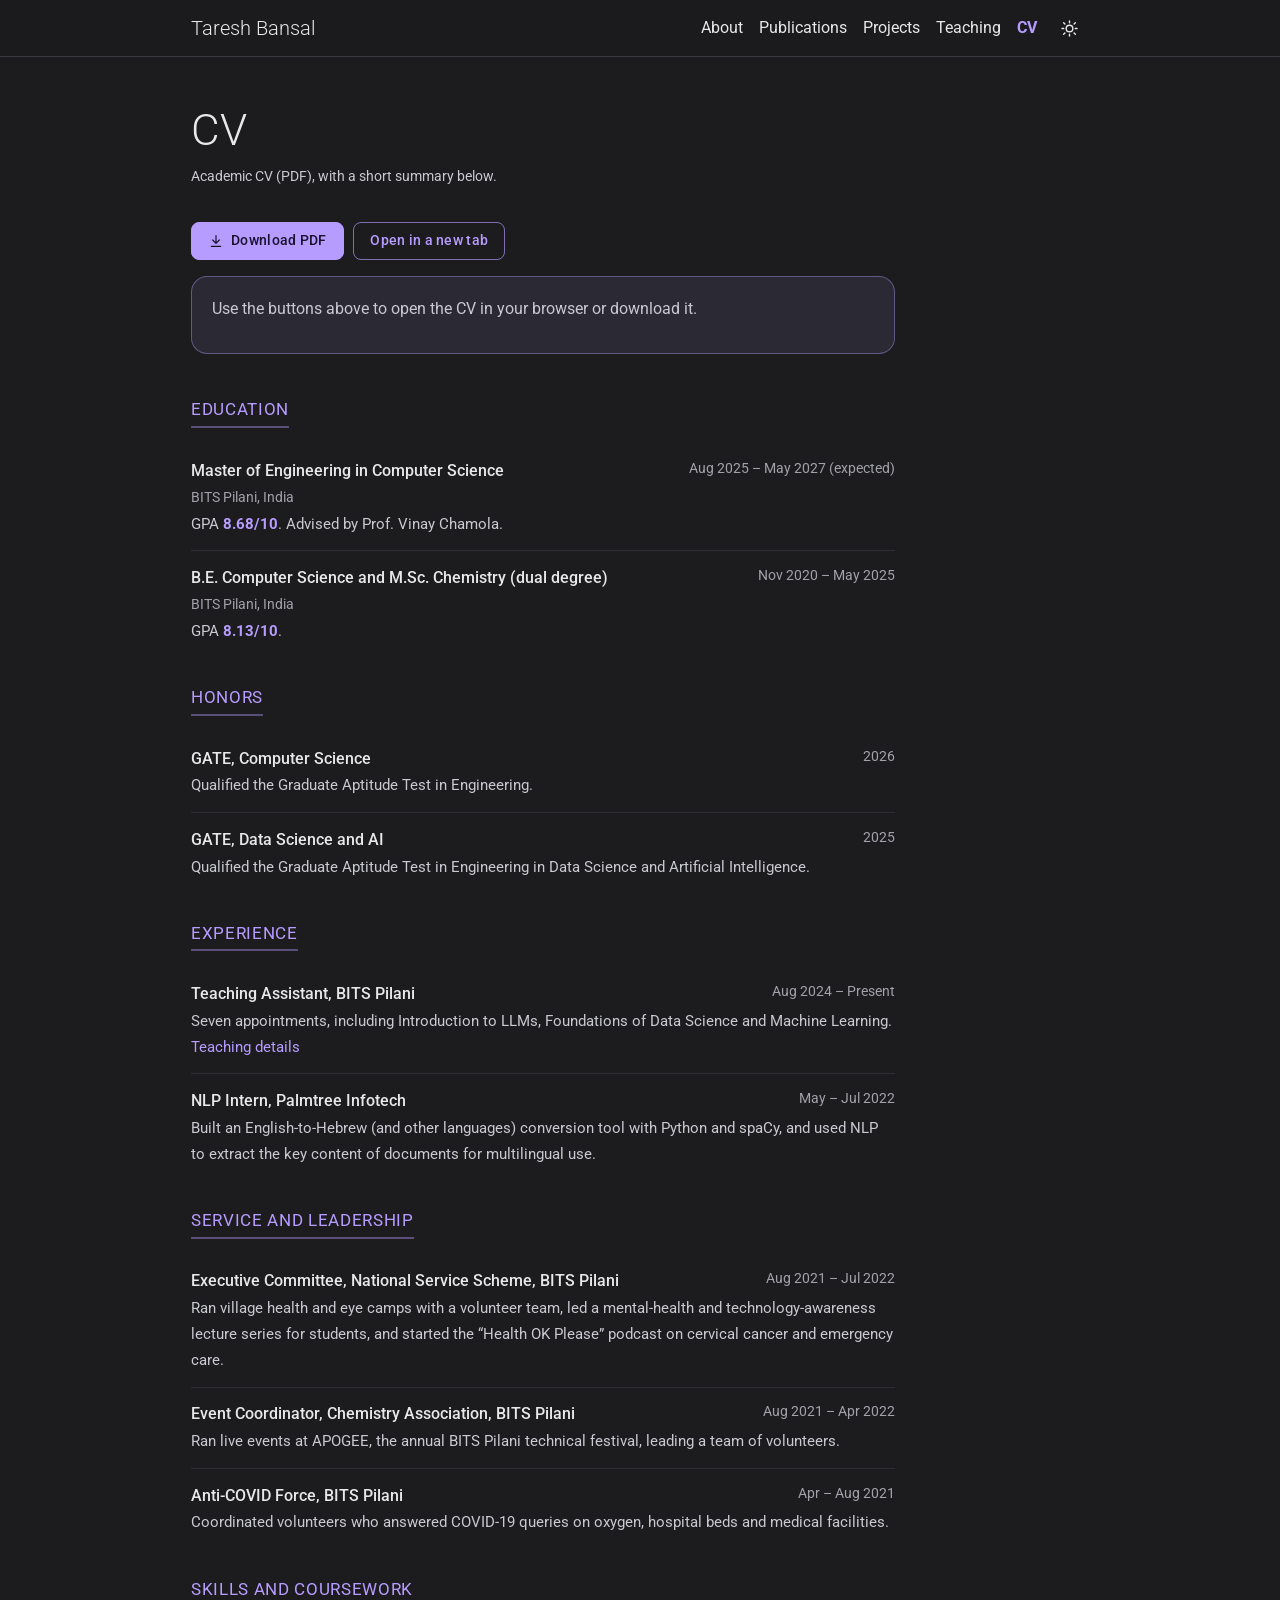
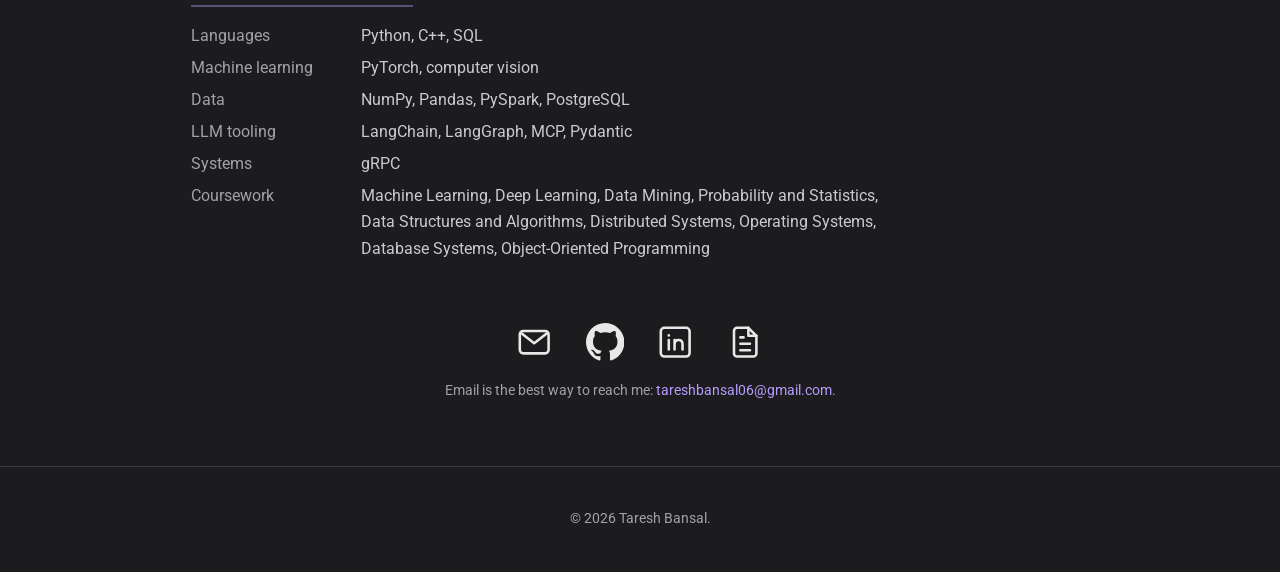
==== commit 8f67dae4: "About: add profile photo beside intro; remove TensorTonic; add GATE DA 2025 Co-Authored-By: Claude O" ====
--- a/cv/index.html
+++ b/cv/index.html
@@ -126,6 +126,7 @@
       <h2 class="category" id="hon-h">Honors</h2>
       <ul class="rows">
         <li><span class="t">GATE, Computer Science</span><span class="when">2026</span><span class="s">Qualified the Graduate Aptitude Test in Engineering.</span></li>
+        <li><span class="t">GATE, Data Science and AI</span><span class="when">2025</span><span class="s">Qualified the Graduate Aptitude Test in Engineering in Data Science and Artificial Intelligence.</span></li>
       </ul>
     </section>
 
--- a/assets/css/main.css
+++ b/assets/css/main.css
@@ -122,7 +122,13 @@
 .bio{max-width:var(--prose)}
 .bio p{color:var(--text-2);font-size:1.02rem}
 .bio strong{color:var(--text)}
-.bio+.section{margin-top:1.25rem}
+.about-top+.section{margin-top:1.25rem}
+.about-top{display:grid;grid-template-columns:minmax(0,1fr) 13rem;gap:2.25rem;align-items:start}
+.about-text .bio{max-width:none}
+.profile{margin:.35rem 0 0}
+.profile img{display:block;width:100%;height:auto;aspect-ratio:4/5;object-fit:cover;border-radius:14px;border:1px solid var(--tint-line);box-shadow:0 6px 24px rgba(0,0,0,.35)}
+html[data-theme="light"] .profile img{box-shadow:0 2px 6px rgba(15,23,42,.10),0 8px 24px rgba(15,23,42,.10)}
+@media (max-width:767px){.about-top{grid-template-columns:1fr;gap:1.25rem}.profile{order:-1;margin:0;width:11rem}}
 
 /* ---------- intro card (page hero) ---------- */
 .post-header+.page-hero{margin-top:1.1rem}
